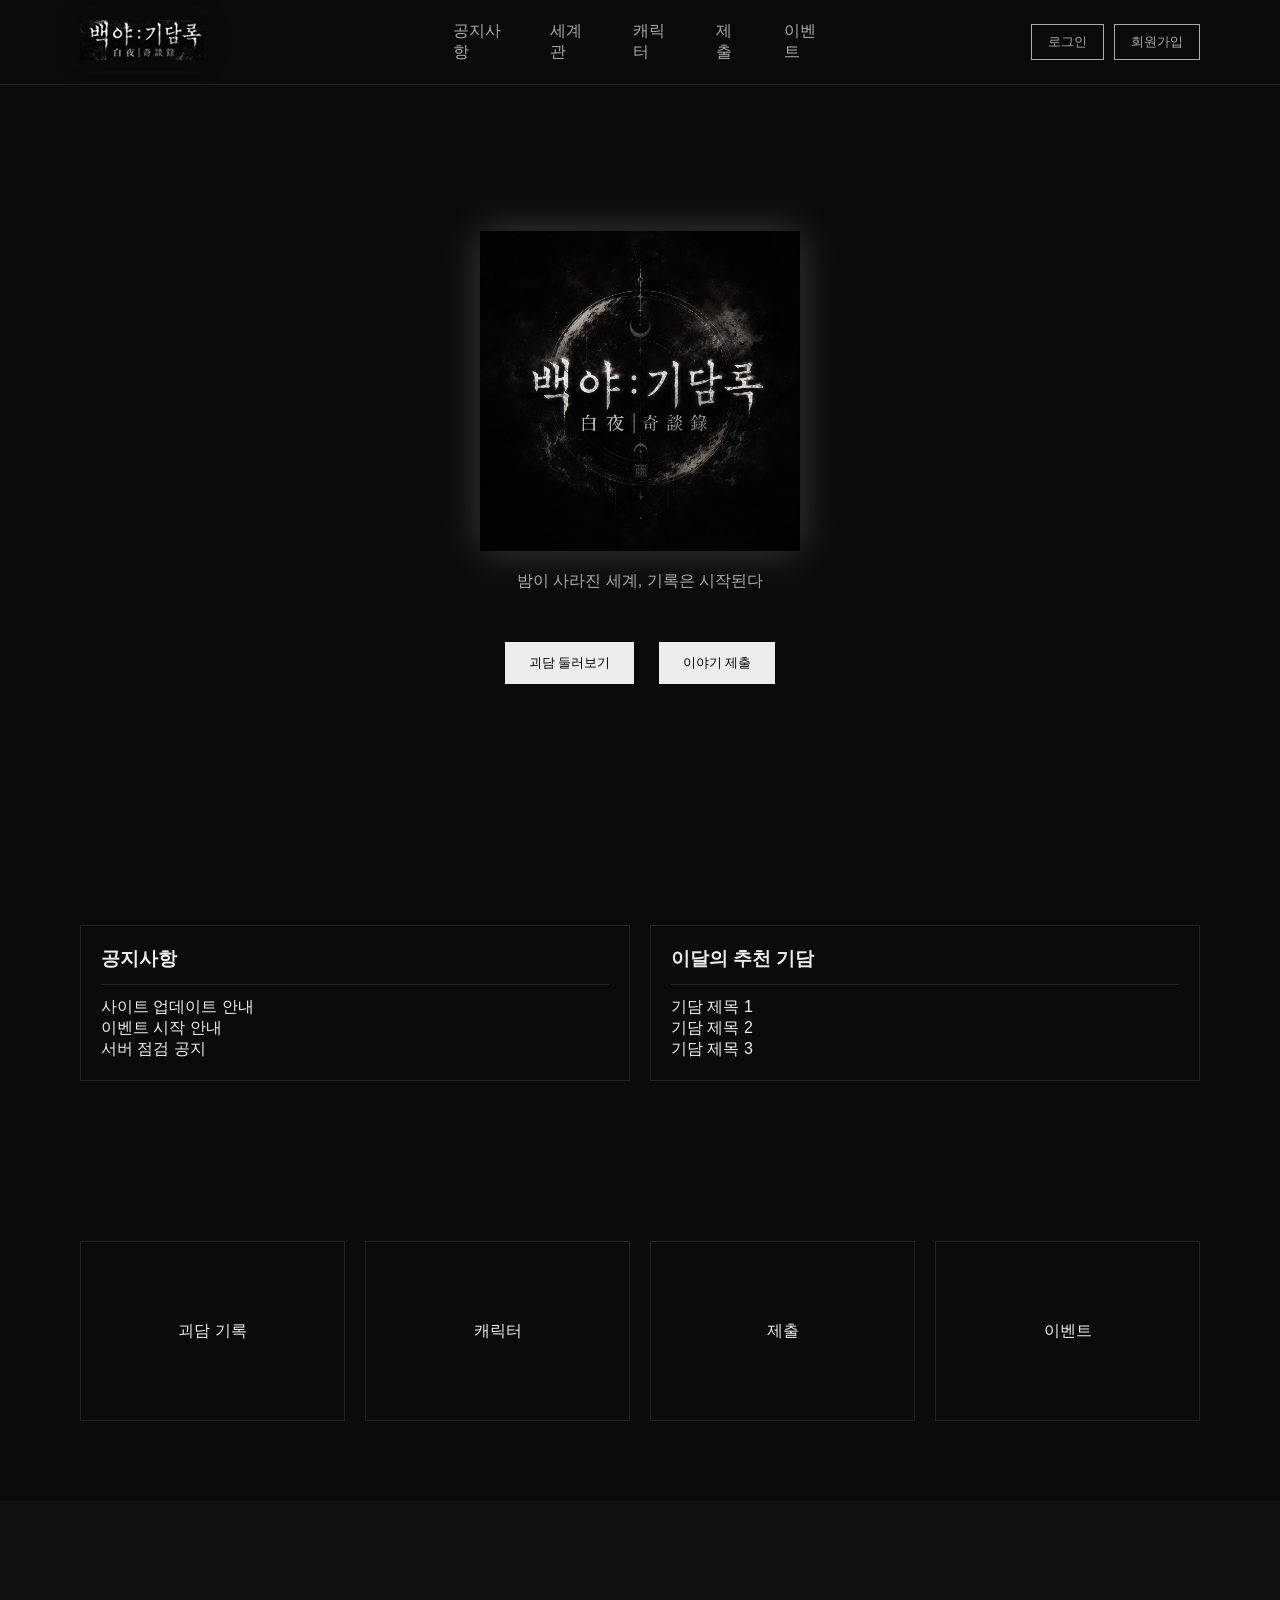
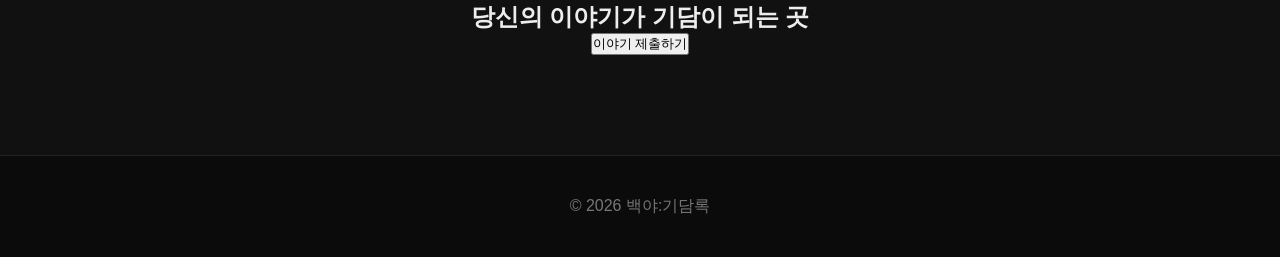
==== index.html @ e16b3cf3 "Rename home.html to index.html" ====
<!DOCTYPE html>
<html lang="ko">
<head>
  <meta charset="UTF-8">
  <title>백야:기담록</title>
  <link rel="stylesheet" href="css/style.css">
</head>
<body>

<!-- HEADER -->
<header class="header">
  <div class="logo">
    <img src="images/logo.jpg" alt="백야:기담록">
  </div>

  <nav>
    <a href="#">공지사항</a>
    <a href="#">세계관</a>
    <a href="#">캐릭터</a>
    <a href="#">제출</a>
    <a href="#">이벤트</a>
  </nav>

  <div class="auth">
    <button class="login" onclick="location.href='login/login.html'">로그인</button>
    <button class="signup" onclick="location.href='signup/signup.html'">회원가입</button>
  </div>
</header>

<!-- HERO -->
<section class="hero">

  <img src="images/mainlogo.png" class="hero-bg">

  <div class="hero-overlay">
    <p>밤이 사라진 세계, 기록은 시작된다</p>
  </div>

  <div class="buttons">
    <button>괴담 둘러보기</button>
    <button>이야기 제출</button>
  </div>

</section>

<!-- NOTICE -->
<section class="notice fade-in">
  <div class="notice-box">
    <h3>공지사항</h3>
    <ul>
      <li>사이트 업데이트 안내</li>
      <li>이벤트 시작 안내</li>
      <li>서버 점검 공지</li>
    </ul>
  </div>

  <div class="notice-box">
    <h3>이달의 추천 기담</h3>
    <ul>
      <li>기담 제목 1</li>
      <li>기담 제목 2</li>
      <li>기담 제목 3</li>
    </ul>
  </div>
</section>

<!-- CARDS -->
<section class="cards">
  <div class="card fade-in">괴담 기록</div>
  <div class="card fade-in">캐릭터</div>
  <div class="card fade-in">제출</div>
  <div class="card fade-in">이벤트</div>
</section>

<!-- CTA -->
<section class="cta fade-in">
  <h2>당신의 이야기가 기담이 되는 곳</h2>
  <button>이야기 제출하기</button>
</section>

<!-- FOOTER -->
<footer class="footer">
  © 2026 백야:기담록
</footer>

<script src="js/script.js"></script>
</body>
</html>
---- css/style.css ----
* {
  margin: 0;
  padding: 0;
  box-sizing: border-box;
}

ul, ol {
  list-style: none;
}

body {
  background: #0b0b0b;
  color: #ededed;
  font-family: 'Noto Sans KR', sans-serif;
  padding-top: 80px;
}

a {
  color: inherit;
  text-decoration: none;
}

/* HEADER */
.header {
  position: fixed;
  top: 0;
  left: 0;
  width: 100%;
  z-index: 1000;

  display: flex;
  align-items: center;
  padding: 20px 80px;

  background: rgba(11, 11, 11, 0.8);
  backdrop-filter: blur(6px);
  border-bottom: 1px solid #222;
}

.logo {
  flex: 1;
}

.logo img {
  height: 40px;
  filter: drop-shadow(0 0 10px rgba(11,11,11,0.8));
}

.header nav {
  flex: 1;
  display: flex;
  justify-content: center;
  gap: 40px;
}

.header nav a {
  color: #aaa;
  transition: 0.3s;
}

.header nav a:hover {
  color: #fff;
}

.auth {
  flex: 1;
  display: flex;
  justify-content: flex-end;
  gap: 10px;
}

.login, .signup {
  background: transparent;
  border: 1px solid #aaa;
  color: #aaa;
  padding: 8px 16px;
  cursor: pointer;
}

.login:hover, .signup:hover {
  border-color: #fff;
  color: #fff;
}

/* HERO */
.hero {
  position: relative;
  min-height: 85vh;
  height: auto;
  padding: 120px 0;

  display: flex;
  flex-direction: column;
  justify-content: center;
  align-items: center;
}

.hero-bg {
  max-height: 320px;
  width: auto;
  z-index: 1;
  filter: drop-shadow(0 0 20px rgba(255,255,255,0.2));
}

.hero-overlay {
  margin-top: 20px;
  text-align: center;
  z-index: 2;
}

.hero-overlay p {
  margin-bottom: 20px;
  color: #aaa;
}

.buttons {
  margin-top: 20px;
  z-index: 3;
}

.buttons button {
  margin: 10px;
  padding: 12px 24px;
  background: #ededed;
  border: none;
  cursor: pointer;
}

.outline {
  background: transparent;
  border: 1px solid #ededed;
  color: #ededed;
}

/* NOTICE */
.notice {
  display: flex;
  gap: 20px;
  padding: 80px;
}

.notice-box {
  flex: 1;
  border: 1px solid #222;
  padding: 20px;
}

.notice-box h3 {
  border-bottom: 1px solid #222;
  margin-bottom: 12px;
  padding-bottom: 12px;
}

/* CARDS */
.cards {
  display: flex;
  gap: 20px;
  padding: 80px;
}

.card {
  flex: 1;
  height: 180px;
  border: 1px solid #222;
  display: flex;
  justify-content: center;
  align-items: center;
  transition: 0.3s;
}

.card:hover {
  border-color: #fff;
  background: #111;
}

/* CTA */
.cta {
  text-align: center;
  padding: 100px;
  background: #111;
}

/* FOOTER */
.footer {
  text-align: center;
  padding: 40px;
  border-top: 1px solid #222;
  color: #777;
}

/* 애니메이션 */
.fade-in {
  opacity: 1;
  transform: translateY(0);
}

.fade-in.active {
  opacity: 1;
  transform: translateY(0);
}

/* 반응형 */
@media (max-width: 768px) {
  .cards, .notice {
    flex-direction: column;
    padding: 40px;
  }

  .header {
    flex-direction: column;
    gap: 10px;
  }

  .hero-bg {
    max-height: 220px;
  }
}
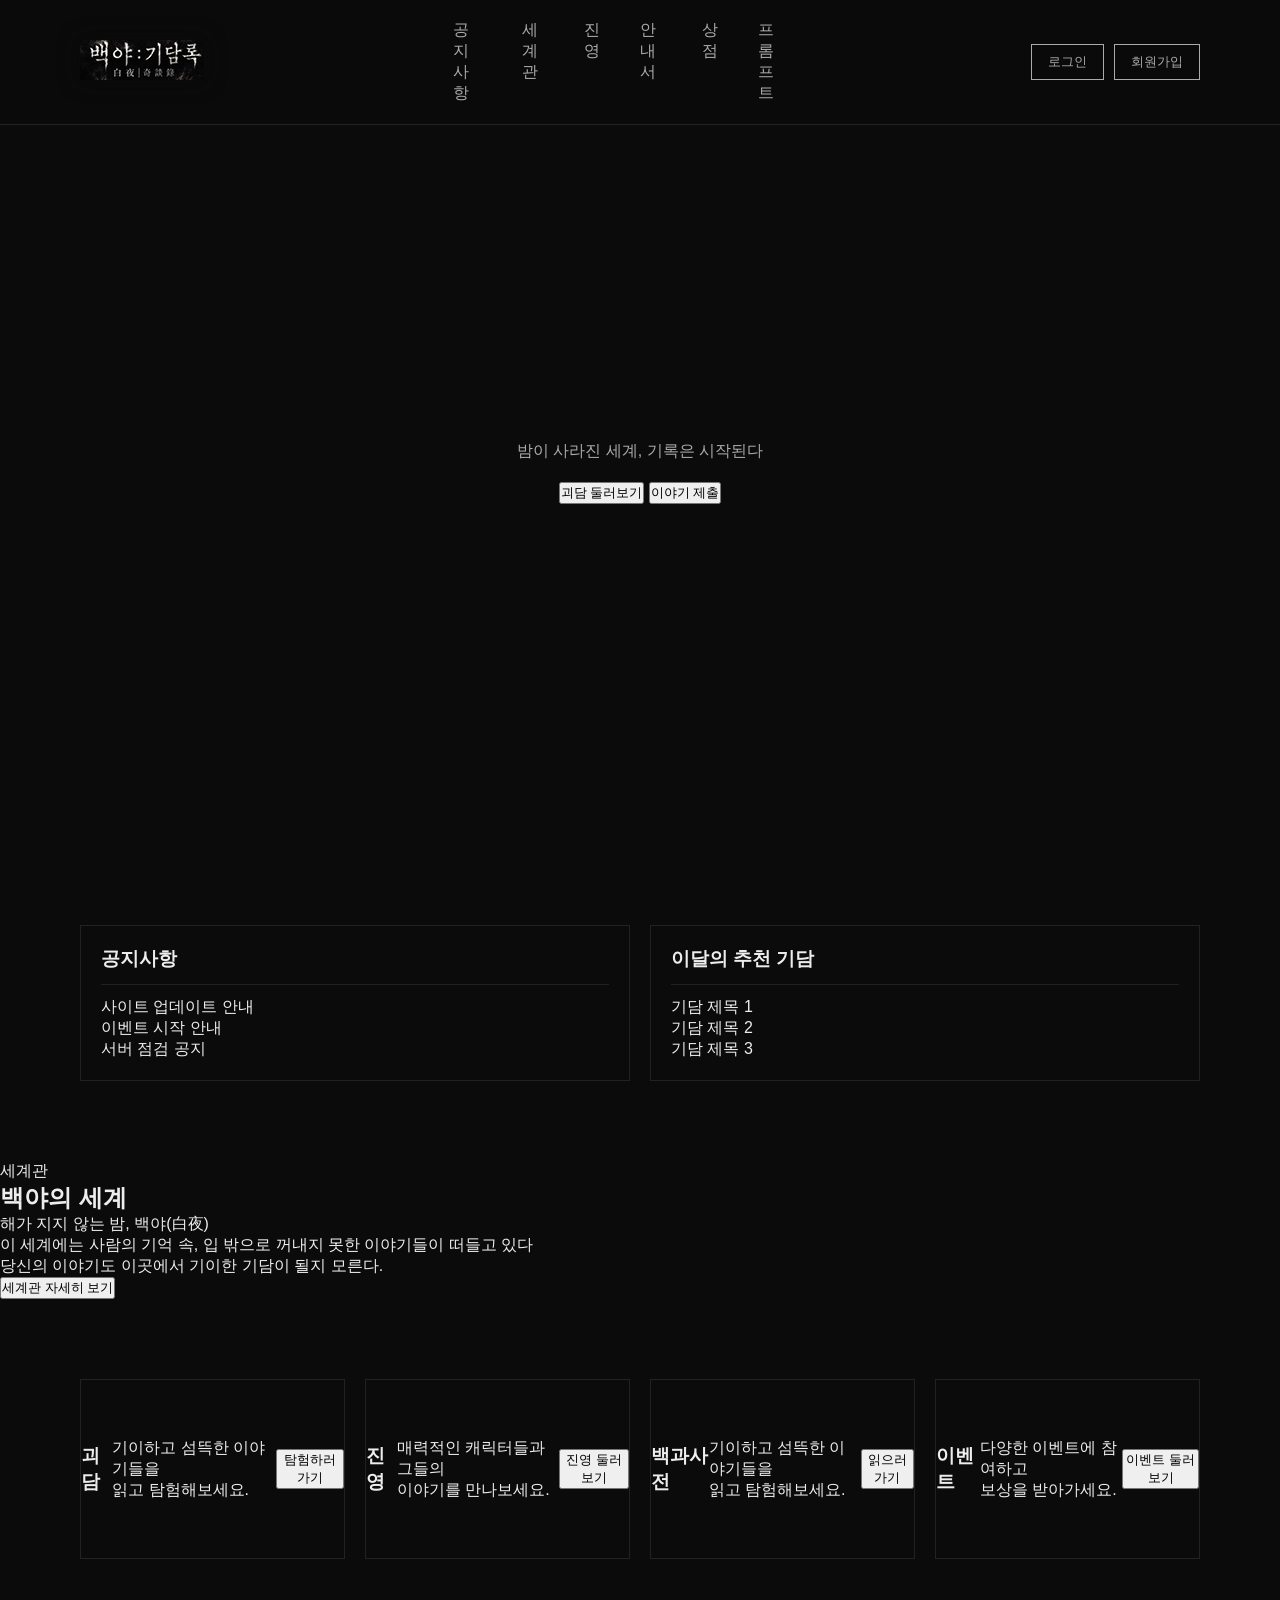
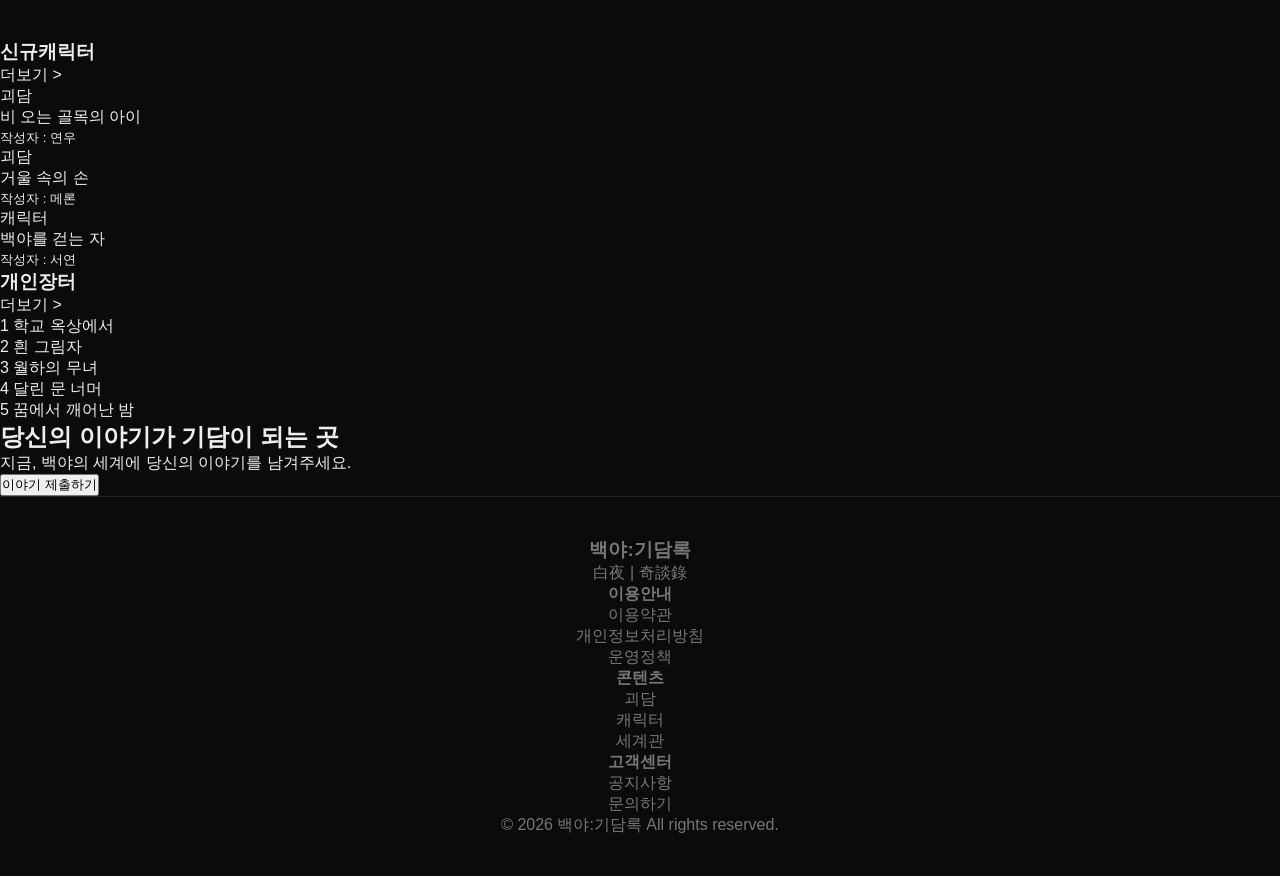
==== commit ffd6c214: "Enhance index.html with viewport and description meta tags Added viewport and description meta tags " ====
--- a/index.html
+++ b/index.html
@@ -1,88 +1,229 @@
 <!DOCTYPE html>
 <html lang="ko">
+
 <head>
   <meta charset="UTF-8">
+  <meta name="viewport"
+content="width=device-width, initial-scale=1.0">
+
+<meta name="description"
+content="백야:기담록 - 밤이 사라진 세계의 괴담 아카이브">
   <title>백야:기담록</title>
   <link rel="stylesheet" href="css/style.css">
+  
 </head>
+
 <body>
 
-<!-- HEADER -->
-<header class="header">
-  <div class="logo">
-    <img src="images/logo.jpg" alt="백야:기담록">
-  </div>
-
-  <nav>
-    <a href="#">공지사항</a>
-    <a href="#">세계관</a>
-    <a href="#">캐릭터</a>
-    <a href="#">제출</a>
-    <a href="#">이벤트</a>
-  </nav>
-
-  <div class="auth">
-    <button class="login" onclick="location.href='login/login.html'">로그인</button>
-    <button class="signup" onclick="location.href='signup/signup.html'">회원가입</button>
-  </div>
-</header>
-
-<!-- HERO -->
-<section class="hero">
-
-  <img src="images/mainlogo.png" class="hero-bg">
-
-  <div class="hero-overlay">
-    <p>밤이 사라진 세계, 기록은 시작된다</p>
-  </div>
-
-  <div class="buttons">
-    <button>괴담 둘러보기</button>
-    <button>이야기 제출</button>
+  <!-- HEADER -->
+  <header class="header">
+    <div class="logo">
+      <img src="images/logo.jpg" alt="백야:기담록">
+    </div>
+
+    <nav class="menu">
+      <a href="index.html">공지사항</a>
+      <a href="notice.html">세계관</a>
+      <a href="world.html">진영</a>
+      <a href="characters.html">안내서</a>
+      <a href="submit.html">상점</a>
+      <a href="events.html">프롬프트</a>
+
+      <span class="nav-highlight"></span>
+    </nav>
+
+    <div class="auth">
+      <button class="login" onclick="location.href='sub/login.html'">로그인</button>
+      <button class="signup" onclick="location.href='sub/sign-up.html'">회원가입</button>
+    </div>
+  </header>
+
+  <!-- HERO -->
+  <section class="hero">
+    <div class="hero-overlay">
+      <p>밤이 사라진 세계, 기록은 시작된다</p>
+      <button class="btn">괴담 둘러보기</button>
+      <button class="btn">이야기 제출</button>
+    </div>
+  </section>
+
+  <!-- NOTICE -->
+  <section class="notice fade-in">
+    <div class="notice-box">
+      <h3>공지사항</h3>
+      <ul>
+        <li>사이트 업데이트 안내</li>
+        <li>이벤트 시작 안내</li>
+        <li>서버 점검 공지</li>
+      </ul>
+    </div>
+
+    <div class="notice-box">
+      <h3>이달의 추천 기담</h3>
+      <ul>
+        <li>기담 제목 1</li>
+        <li>기담 제목 2</li>
+        <li>기담 제목 3</li>
+      </ul>
+    </div>
+  </section>
+
+  <!-- WORLD -->
+  <section class="world">
+    <p>세계관</p>
+    <h1>백야의 세계</h1>
+    <p>
+      해가 지지 않는 밤, 백야(白夜)
+      <br>이 세계에는 사람의 기억 속, 입 밖으로 꺼내지 못한 이야기들이 떠들고 있다
+      <br>당신의 이야기도 이곳에서 기이한 기담이 될지 모른다.
+    </p>
+    <button class="btn">세계관 자세히 보기</button>
+  </section>
+
+  <!-- CARDS -->
+  <section class="cards">
+    <div class="card fade-in card1">
+      <h3>괴담</h3>
+      <p>기이하고 섬뜩한 이야기들을
+        <br>읽고 탐험해보세요.
+      </p>
+      <button class="btn">탐험하러가기</button>
+    </div>
+    <div class="card fade-in card2">
+      <h3>진영</h3>
+      <p>매력적인 캐릭터들과 그들의
+        <br>이야기를 만나보세요.
+      </p>
+      <button class="btn">진영 둘러보기</button>
+    </div>
+    <div class="card fade-in card3">
+      <h3>백과사전</h3>
+      <p>기이하고 섬뜩한 이야기들을
+        <br>읽고 탐험해보세요.
+      </p>
+      <button class="btn">읽으러가기</button>
+    </div>
+    <div class="card fade-in card4">
+      <h3>이벤트</h3>
+      <p>다양한 이벤트에 참여하고
+        <br>보상을 받아가세요.
+      </p>
+      <button class="btn">이벤트 둘러보기</button>
+    </div>
+  </section>
+
+
+<!-- POSTS -->
+<section class="posts">
+
+  <div class="post-box">
+    <div class="post-header">
+      <h3>신규캐릭터</h3>
+      <a href="#">더보기 ></a>
+    </div>
+
+    <ul class="post-list">
+      <li>
+        <span class="thumb"></span>
+        <div>
+          <span class="category">괴담</span>
+          <p>비 오는 골목의 아이</p>
+          <small>작성자 : 연우</small>
+        </div>
+      </li>
+
+      <li>
+        <span class="thumb"></span>
+        <div>
+          <span class="category">괴담</span>
+          <p>거울 속의 손</p>
+          <small>작성자 : 메론</small>
+        </div>
+      </li>
+
+      <li>
+        <span class="thumb"></span>
+        <div>
+          <span class="category">캐릭터</span>
+          <p>백야를 걷는 자</p>
+          <small>작성자 : 서연</small>
+        </div>
+      </li>
+    </ul>
+  </div>
+
+  <div class="post-box">
+    <div class="post-header">
+      <h3>개인장터</h3>
+      <a href="#">더보기 ></a>
+    </div>
+
+    <ul class="rank-list">
+      <li><span class="rank">1</span> 학교 옥상에서</li>
+      <li><span class="rank">2</span> 흰 그림자</li>
+      <li><span class="rank">3</span> 월하의 무녀</li>
+      <li><span class="rank">4</span> 달린 문 너머</li>
+      <li><span class="rank">5</span> 꿈에서 깨어난 밤</li>
+    </ul>
   </div>
 
 </section>
 
-<!-- NOTICE -->
-<section class="notice fade-in">
-  <div class="notice-box">
-    <h3>공지사항</h3>
-    <ul>
-      <li>사이트 업데이트 안내</li>
-      <li>이벤트 시작 안내</li>
-      <li>서버 점검 공지</li>
-    </ul>
-  </div>
-
-  <div class="notice-box">
-    <h3>이달의 추천 기담</h3>
-    <ul>
-      <li>기담 제목 1</li>
-      <li>기담 제목 2</li>
-      <li>기담 제목 3</li>
-    </ul>
-  </div>
-</section>
-
-<!-- CARDS -->
-<section class="cards">
-  <div class="card fade-in">괴담 기록</div>
-  <div class="card fade-in">캐릭터</div>
-  <div class="card fade-in">제출</div>
-  <div class="card fade-in">이벤트</div>
-</section>
-
-<!-- CTA -->
-<section class="cta fade-in">
-  <h2>당신의 이야기가 기담이 되는 곳</h2>
-  <button>이야기 제출하기</button>
+<!-- CTA BANNER -->
+<section class="submit-banner">
+
+  <div class="submit-content">
+    <h2>당신의 이야기가 기담이 되는 곳</h2>
+    <p>지금, 백야의 세계에 당신의 이야기를 남겨주세요.</p>
+
+    <button class="btn">이야기 제출하기</button>
+  </div>
+
 </section>
 
 <!-- FOOTER -->
 <footer class="footer">
-  © 2026 백야:기담록
+
+  <div class="footer-grid">
+
+    <div>
+      <h3>백야:기담록</h3>
+      <p>白夜 | 奇談錄</p>
+    </div>
+
+    <div>
+      <h4>이용안내</h4>
+      <ul>
+        <li>이용약관</li>
+        <li>개인정보처리방침</li>
+        <li>운영정책</li>
+      </ul>
+    </div>
+
+    <div>
+      <h4>콘텐츠</h4>
+      <ul>
+        <li>괴담</li>
+        <li>캐릭터</li>
+        <li>세계관</li>
+      </ul>
+    </div>
+
+    <div>
+      <h4>고객센터</h4>
+      <ul>
+        <li>공지사항</li>
+        <li>문의하기</li>
+      </ul>
+    </div>
+
+  </div>
+
+  <p class="copyright">
+    © 2026 백야:기담록 All rights reserved.
+  </p>
+
 </footer>
-
 <script src="js/script.js"></script>
 </body>
 </html>
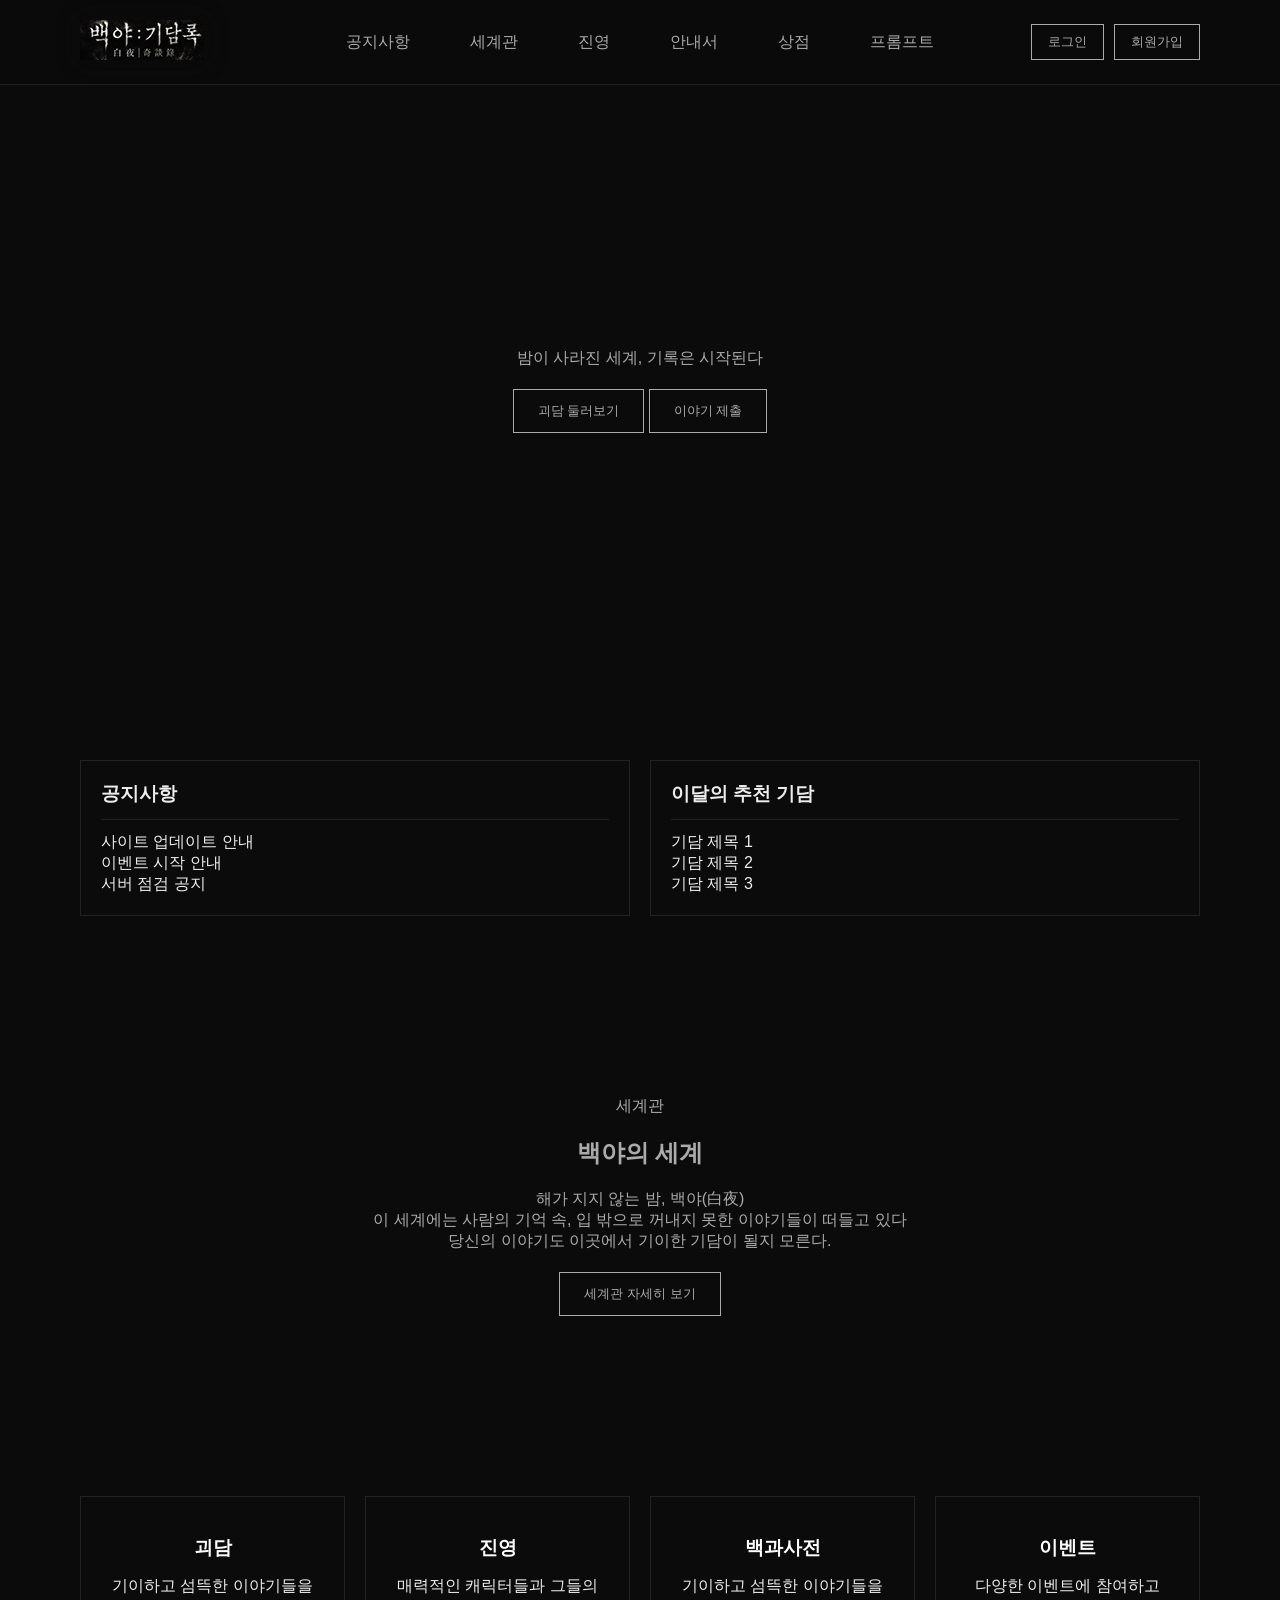
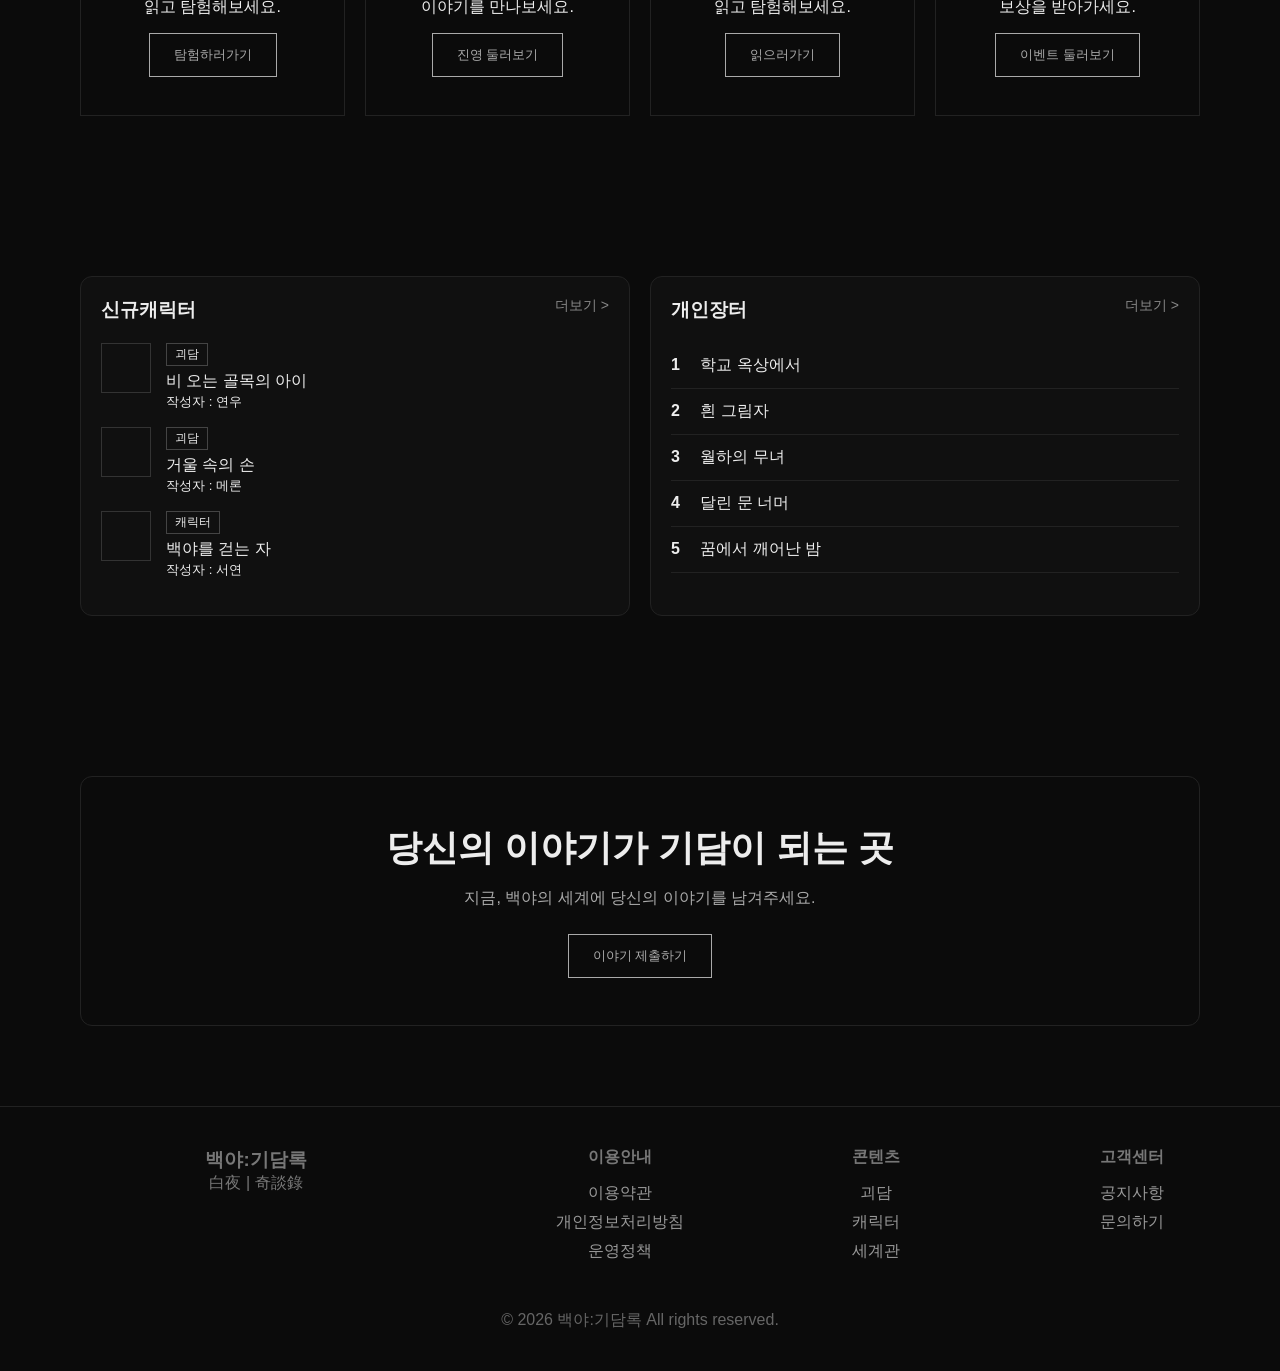
==== commit 29941da7: "Update index.html" ====
--- a/index.html
+++ b/index.html
@@ -18,7 +18,7 @@
   <!-- HEADER -->
   <header class="header">
     <div class="logo">
-      <img src="images/logo.jpg" alt="백야:기담록">
+      <a href="index.html"><img src="images/logo.jpg" alt="백야:기담록"></a>
     </div>
 
     <nav class="menu">
--- a/css/style.css
+++ b/css/style.css
@@ -45,14 +45,6 @@
   height: 40px;
   filter: drop-shadow(0 0 10px rgba(11,11,11,0.8));
 }
-
-.header nav {
-  flex: 1;
-  display: flex;
-  justify-content: center;
-  gap: 40px;
-}
-
 .header nav a {
   color: #aaa;
   transition: 0.3s;
@@ -60,6 +52,45 @@
 
 .header nav a:hover {
   color: #fff;
+}
+
+.menu {
+    flex: 1;
+    position: relative;
+    display: flex;
+    justify-content: center;
+    gap: 40px;
+}
+
+.menu a {
+    position: relative;
+    padding: 10px;
+    color: #aaa;
+    transition: .3s;
+}
+.menu a,
+.header nav a {
+    white-space: nowrap;
+}
+.nav-highlight {
+    position: absolute;
+    bottom: -21px; /* border 선과 같은 위치 */
+
+    left: 0;
+
+    width: 0;
+    height: 2px;
+
+    opacity: 0;
+
+    background: #fff;
+
+    box-shadow:
+        0 0 5px #fff,
+        0 0 10px #fff,
+        0 0 20px #fff;
+
+    transition: all .3s ease;
 }
 
 .auth {
@@ -84,59 +115,64 @@
 
 /* HERO */
 .hero {
-  position: relative;
-  min-height: 85vh;
-  height: auto;
-  padding: 120px 0;
-
-  display: flex;
-  flex-direction: column;
-  justify-content: center;
-  align-items: center;
-}
-
-.hero-bg {
-  max-height: 320px;
-  width: auto;
-  z-index: 1;
-  filter: drop-shadow(0 0 20px rgba(255,255,255,0.2));
-}
+    position: relative;
+    height: 600px;
+
+    background: url("../images/mainlogo.jpg")
+    center center/contain no-repeat;
+
+    display: flex;
+    justify-content: center;
+    align-items: center;
+
+    text-align: center;
+}
+
 
 .hero-overlay {
   margin-top: 20px;
   text-align: center;
-  z-index: 2;
 }
 
 .hero-overlay p {
   margin-bottom: 20px;
   color: #aaa;
 }
-
-.buttons {
-  margin-top: 20px;
-  z-index: 3;
-}
-
-.buttons button {
-  margin: 10px;
-  padding: 12px 24px;
-  background: #ededed;
-  border: none;
-  cursor: pointer;
-}
-
-.outline {
-  background: transparent;
-  border: 1px solid #ededed;
-  color: #ededed;
+.world {
+    padding: 100px 20px;
+    text-align: center;
+    color: #aaa;
+}
+
+.btn {
+    padding: 12px 24px;
+    border: 1px solid #aaa;
+    background: transparent;
+    color: #aaa;
+    cursor: pointer;
+    transition: .3s;
+}
+
+.btn:hover {
+    border-color: #fff;
+    color: #fff;
+}
+h1{
+  margin-bottom: 20px;
+}
+.world p{
+  padding-bottom: 20px;
 }
 
 /* NOTICE */
 .notice {
-  display: flex;
-  gap: 20px;
-  padding: 80px;
+    display: flex;
+    gap: 20px;
+
+    max-width: 1400px;
+    margin: 0 auto;
+
+    padding: 80px;
 }
 
 .notice-box {
@@ -153,41 +189,166 @@
 
 /* CARDS */
 .cards {
-  display: flex;
-  gap: 20px;
-  padding: 80px;
+    display: flex;
+    gap: 20px;
+
+    max-width: 1400px;
+    margin: 0 auto;
+
+    padding: 80px;
 }
 
 .card {
-  flex: 1;
-  height: 180px;
-  border: 1px solid #222;
-  display: flex;
-  justify-content: center;
-  align-items: center;
-  transition: 0.3s;
+    flex: 1;
+    min-height: 220px;
+
+    display: flex;
+    flex-direction: column;
+    justify-content: center;
+    align-items: center;
+
+    gap: 15px;
+
+    border: 1px solid #222;
+    text-align: center;
+    transition: .3s;
 }
 
 .card:hover {
-  border-color: #fff;
-  background: #111;
+    border-color: #fff;
+    background: #111;
+}
+.card h3{
+  color: #fff;
+}
+
+
+
+/* POSTS */
+
+.posts {
+    display: flex;
+    gap: 20px;
+
+    max-width: 1400px;
+    margin: 0 auto;
+
+    padding: 80px;
+}
+
+.post-box {
+    flex: 1;
+    border: 1px solid #222;
+    border-radius: 12px;
+    padding: 20px;
+    background: rgba(255,255,255,0.02);
+}
+
+.post-header {
+    display: flex;
+    justify-content: space-between;
+    margin-bottom: 20px;
+}
+
+.post-header a {
+    color: #888;
+    font-size: 14px;
+}
+
+.post-list li {
+    display: flex;
+    gap: 15px;
+    margin-bottom: 16px;
+}
+
+.thumb {
+    width: 50px;
+    height: 50px;
+    border: 1px solid #333;
+}
+
+.category {
+    display: inline-block;
+    border: 1px solid #444;
+    padding: 2px 8px;
+    font-size: 12px;
+    margin-bottom: 5px;
+}
+
+.rank-list li {
+    padding: 12px 0;
+    border-bottom: 1px solid #222;
+}
+
+.rank {
+    width: 25px;
+    display: inline-block;
+    font-weight: bold;
 }
 
 /* CTA */
-.cta {
+
+.submit-banner {
+    margin: 80px;
+    height: 250px;
+
+    background-image: url("../images/banner-bg.jpg");
+    background-size: cover;
+    background-position: center;
+
+    border: 1px solid #222;
+    border-radius: 12px;
+
+    display: flex;
+    justify-content: center;
+    align-items: center;
+}
+
+.submit-content {
+    text-align: center;
+}
+
+.submit-content h2 {
+    margin-bottom: 15px;
+    font-size: 36px;
+}
+
+.submit-content p {
+    color: #aaa;
+    margin-bottom: 25px;
+}
+
+/* FOOTER */
+
+.footer {
+    border-top: 1px solid #222;
+    padding: 40px;
+    text-align: center;
+    color: #777;
+}
+
+.footer-grid {
+    max-width: 1400px;
+    margin: 0 auto;
+
+    display: grid;
+    grid-template-columns: 2fr 1fr 1fr 1fr;
+    gap: 40px;
+}
+
+.footer h4 {
+    margin-bottom: 15px;
+}
+
+.footer li {
+  margin-bottom: 8px;
+  color: #999;
+}
+.copyright {
+  margin-top: 40px;
   text-align: center;
-  padding: 100px;
-  background: #111;
-}
-
-/* FOOTER */
-.footer {
-  text-align: center;
-  padding: 40px;
-  border-top: 1px solid #222;
-  color: #777;
-}
-
+    color: #666;
+}
 /* 애니메이션 */
 .fade-in {
   opacity: 1;
@@ -214,4 +375,16 @@
   .hero-bg {
     max-height: 220px;
   }
-}+  .posts{
+        flex-direction:column;
+        padding:40px;
+    }
+
+    .footer-grid{
+        grid-template-columns:1fr;
+    }
+
+    .submit-banner{
+        margin:40px;
+    }
+}
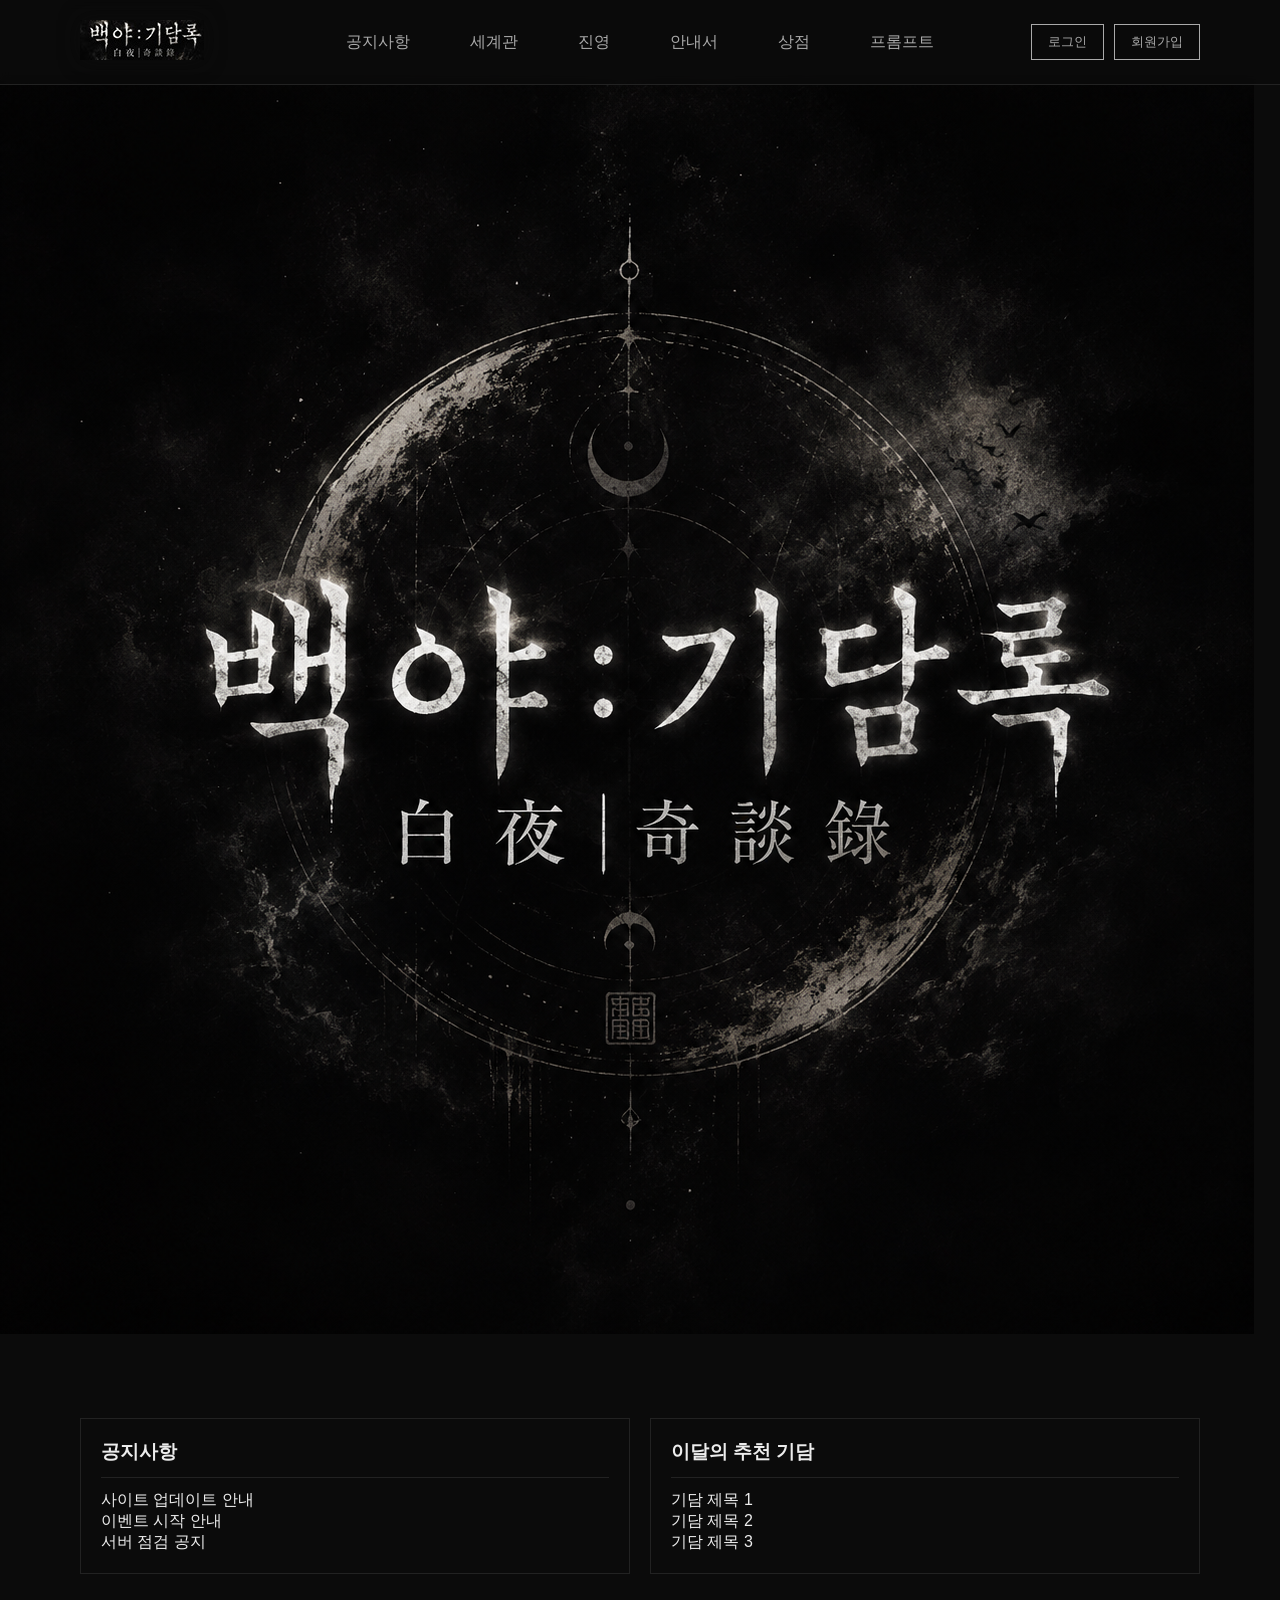
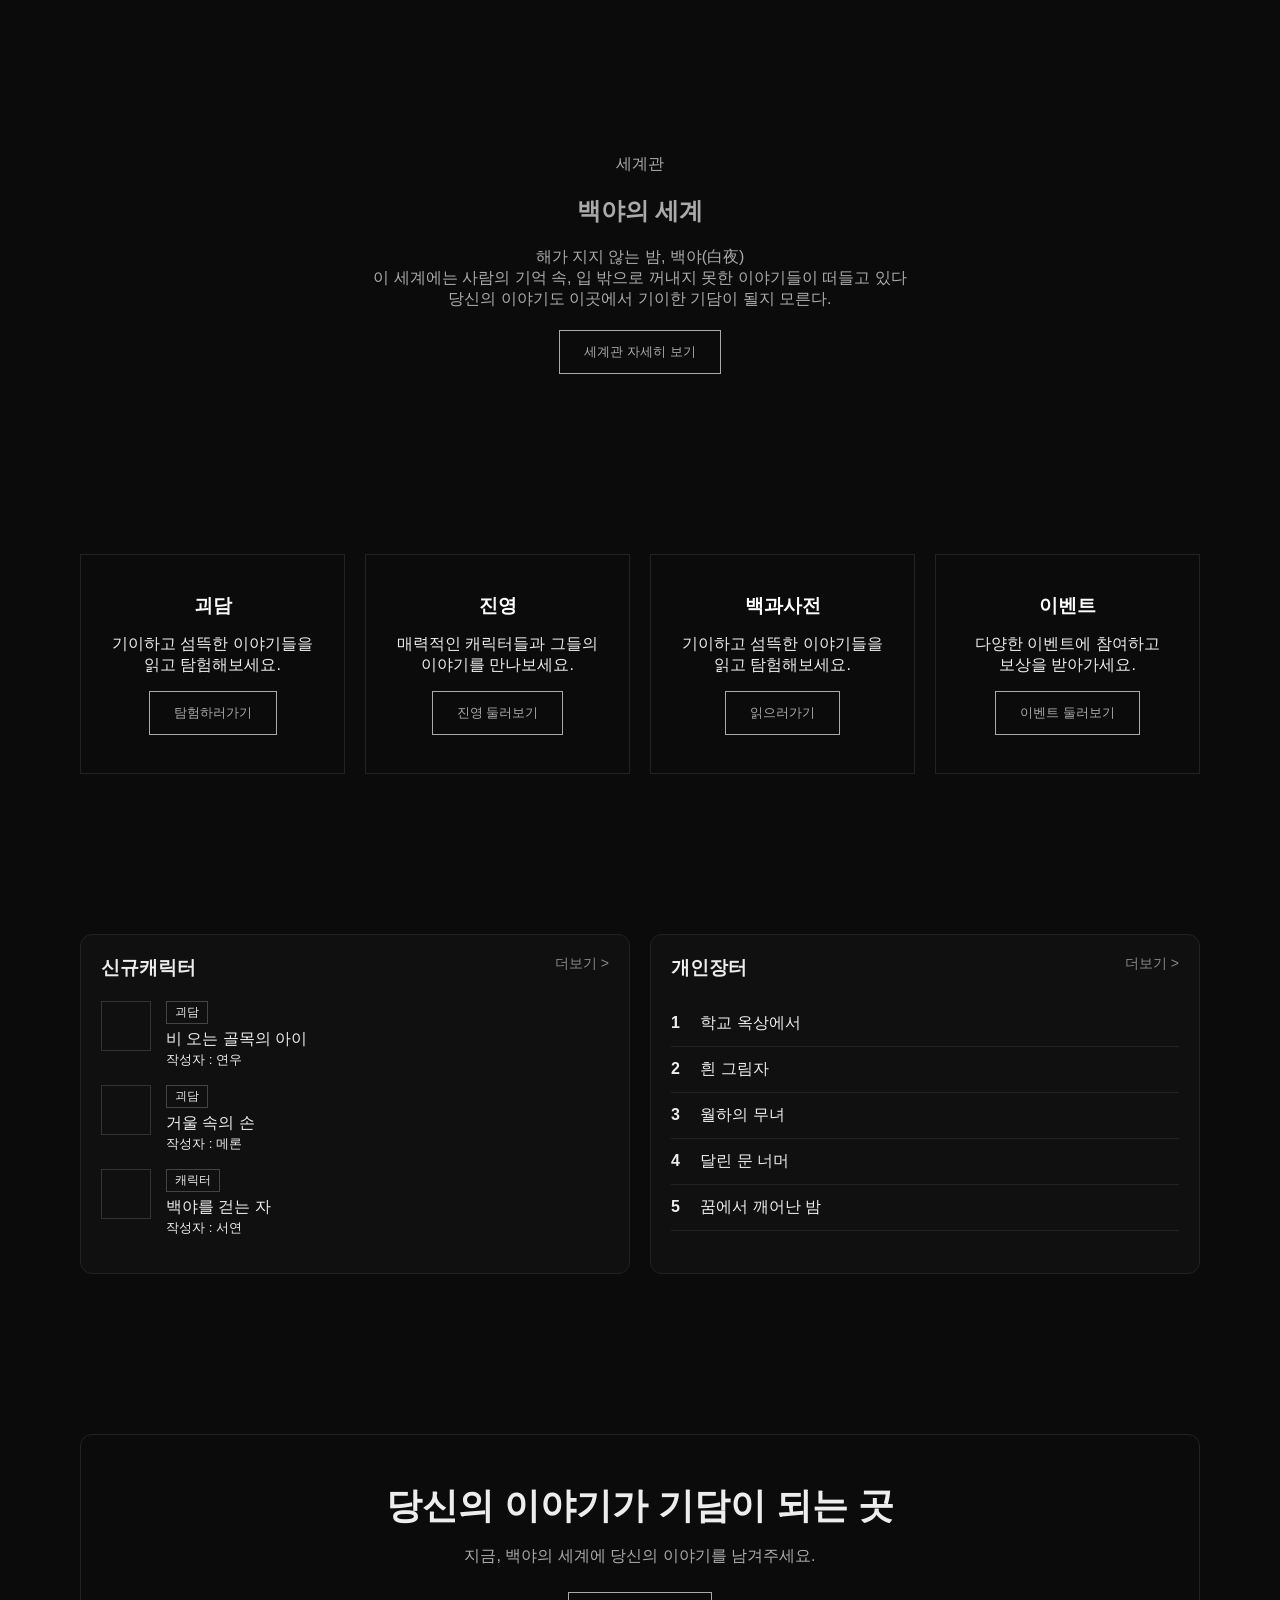
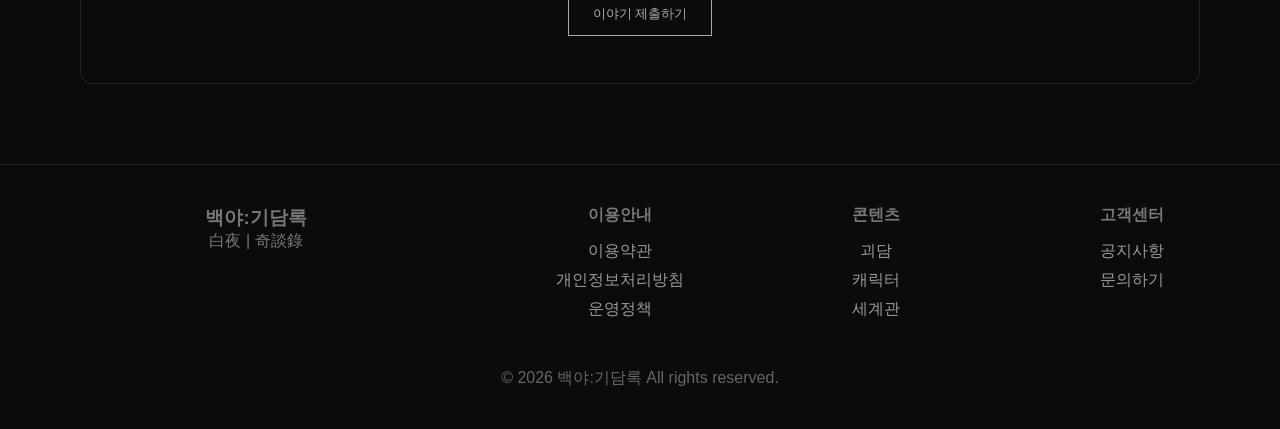
==== commit 46c7013b: "Fix HTML structure and update main visual section" ====
--- a/index.html
+++ b/index.html
@@ -3,14 +3,12 @@
 
 <head>
   <meta charset="UTF-8">
-  <meta name="viewport"
-content="width=device-width, initial-scale=1.0">
-
-<meta name="description"
-content="백야:기담록 - 밤이 사라진 세계의 괴담 아카이브">
+  <meta name="viewport" content="width=device-width, initial-scale=1.0">
+
+  <meta name="description" content="백야:기담록 - 밤이 사라진 세계의 괴담 아카이브">
   <title>백야:기담록</title>
   <link rel="stylesheet" href="css/style.css">
-  
+
 </head>
 
 <body>
@@ -22,6 +20,7 @@
     </div>
 
     <nav class="menu">
+      <!-- class="on" -->
       <a href="index.html">공지사항</a>
       <a href="notice.html">세계관</a>
       <a href="world.html">진영</a>
@@ -38,13 +37,9 @@
     </div>
   </header>
 
-  <!-- HERO -->
-  <section class="hero">
-    <div class="hero-overlay">
-      <p>밤이 사라진 세계, 기록은 시작된다</p>
-      <button class="btn">괴담 둘러보기</button>
-      <button class="btn">이야기 제출</button>
-    </div>
+  <!-- main-visual -->
+  <section class="main-visual">
+    <img src="images/mainlogo.png" alt="백야:기담록" class="main-logo">
   </section>
 
   <!-- NOTICE -->
@@ -113,117 +108,118 @@
   </section>
 
 
-<!-- POSTS -->
-<section class="posts">
-
-  <div class="post-box">
-    <div class="post-header">
-      <h3>신규캐릭터</h3>
-      <a href="#">더보기 ></a>
-    </div>
-
-    <ul class="post-list">
-      <li>
-        <span class="thumb"></span>
-        <div>
-          <span class="category">괴담</span>
-          <p>비 오는 골목의 아이</p>
-          <small>작성자 : 연우</small>
-        </div>
-      </li>
-
-      <li>
-        <span class="thumb"></span>
-        <div>
-          <span class="category">괴담</span>
-          <p>거울 속의 손</p>
-          <small>작성자 : 메론</small>
-        </div>
-      </li>
-
-      <li>
-        <span class="thumb"></span>
-        <div>
-          <span class="category">캐릭터</span>
-          <p>백야를 걷는 자</p>
-          <small>작성자 : 서연</small>
-        </div>
-      </li>
-    </ul>
-  </div>
-
-  <div class="post-box">
-    <div class="post-header">
-      <h3>개인장터</h3>
-      <a href="#">더보기 ></a>
-    </div>
-
-    <ul class="rank-list">
-      <li><span class="rank">1</span> 학교 옥상에서</li>
-      <li><span class="rank">2</span> 흰 그림자</li>
-      <li><span class="rank">3</span> 월하의 무녀</li>
-      <li><span class="rank">4</span> 달린 문 너머</li>
-      <li><span class="rank">5</span> 꿈에서 깨어난 밤</li>
-    </ul>
-  </div>
-
-</section>
-
-<!-- CTA BANNER -->
-<section class="submit-banner">
-
-  <div class="submit-content">
-    <h2>당신의 이야기가 기담이 되는 곳</h2>
-    <p>지금, 백야의 세계에 당신의 이야기를 남겨주세요.</p>
-
-    <button class="btn">이야기 제출하기</button>
-  </div>
-
-</section>
-
-<!-- FOOTER -->
-<footer class="footer">
-
-  <div class="footer-grid">
-
-    <div>
-      <h3>백야:기담록</h3>
-      <p>白夜 | 奇談錄</p>
-    </div>
-
-    <div>
-      <h4>이용안내</h4>
-      <ul>
-        <li>이용약관</li>
-        <li>개인정보처리방침</li>
-        <li>운영정책</li>
-      </ul>
-    </div>
-
-    <div>
-      <h4>콘텐츠</h4>
-      <ul>
-        <li>괴담</li>
-        <li>캐릭터</li>
-        <li>세계관</li>
-      </ul>
-    </div>
-
-    <div>
-      <h4>고객센터</h4>
-      <ul>
-        <li>공지사항</li>
-        <li>문의하기</li>
-      </ul>
-    </div>
-
-  </div>
-
-  <p class="copyright">
-    © 2026 백야:기담록 All rights reserved.
-  </p>
-
-</footer>
-<script src="js/script.js"></script>
+  <!-- POSTS -->
+  <section class="posts">
+
+    <div class="post-box">
+      <div class="post-header">
+        <h3>신규캐릭터</h3>
+        <a href="#">더보기 ></a>
+      </div>
+
+      <ul class="post-list">
+        <li>
+          <span class="thumb"></span>
+          <div>
+            <span class="category">괴담</span>
+            <p>비 오는 골목의 아이</p>
+            <small>작성자 : 연우</small>
+          </div>
+        </li>
+
+        <li>
+          <span class="thumb"></span>
+          <div>
+            <span class="category">괴담</span>
+            <p>거울 속의 손</p>
+            <small>작성자 : 메론</small>
+          </div>
+        </li>
+
+        <li>
+          <span class="thumb"></span>
+          <div>
+            <span class="category">캐릭터</span>
+            <p>백야를 걷는 자</p>
+            <small>작성자 : 서연</small>
+          </div>
+        </li>
+      </ul>
+    </div>
+
+    <div class="post-box">
+      <div class="post-header">
+        <h3>개인장터</h3>
+        <a href="#">더보기 ></a>
+      </div>
+
+      <ul class="rank-list">
+        <li><span class="rank">1</span> 학교 옥상에서</li>
+        <li><span class="rank">2</span> 흰 그림자</li>
+        <li><span class="rank">3</span> 월하의 무녀</li>
+        <li><span class="rank">4</span> 달린 문 너머</li>
+        <li><span class="rank">5</span> 꿈에서 깨어난 밤</li>
+      </ul>
+    </div>
+
+  </section>
+
+  <!-- CTA BANNER -->
+  <section class="submit-banner">
+
+    <div class="submit-content">
+      <h2>당신의 이야기가 기담이 되는 곳</h2>
+      <p>지금, 백야의 세계에 당신의 이야기를 남겨주세요.</p>
+
+      <button class="btn">이야기 제출하기</button>
+    </div>
+
+  </section>
+
+  <!-- FOOTER -->
+  <footer class="footer">
+
+    <div class="footer-grid">
+
+      <div>
+        <h3>백야:기담록</h3>
+        <p>白夜 | 奇談錄</p>
+      </div>
+
+      <div>
+        <h4>이용안내</h4>
+        <ul>
+          <li>이용약관</li>
+          <li>개인정보처리방침</li>
+          <li>운영정책</li>
+        </ul>
+      </div>
+
+      <div>
+        <h4>콘텐츠</h4>
+        <ul>
+          <li>괴담</li>
+          <li>캐릭터</li>
+          <li>세계관</li>
+        </ul>
+      </div>
+
+      <div>
+        <h4>고객센터</h4>
+        <ul>
+          <li>공지사항</li>
+          <li>문의하기</li>
+        </ul>
+      </div>
+
+    </div>
+
+    <p class="copyright">
+      © 2026 백야:기담록 All rights reserved.
+    </p>
+
+  </footer>
+  <script src="js/script.js"></script>
 </body>
+
 </html>
